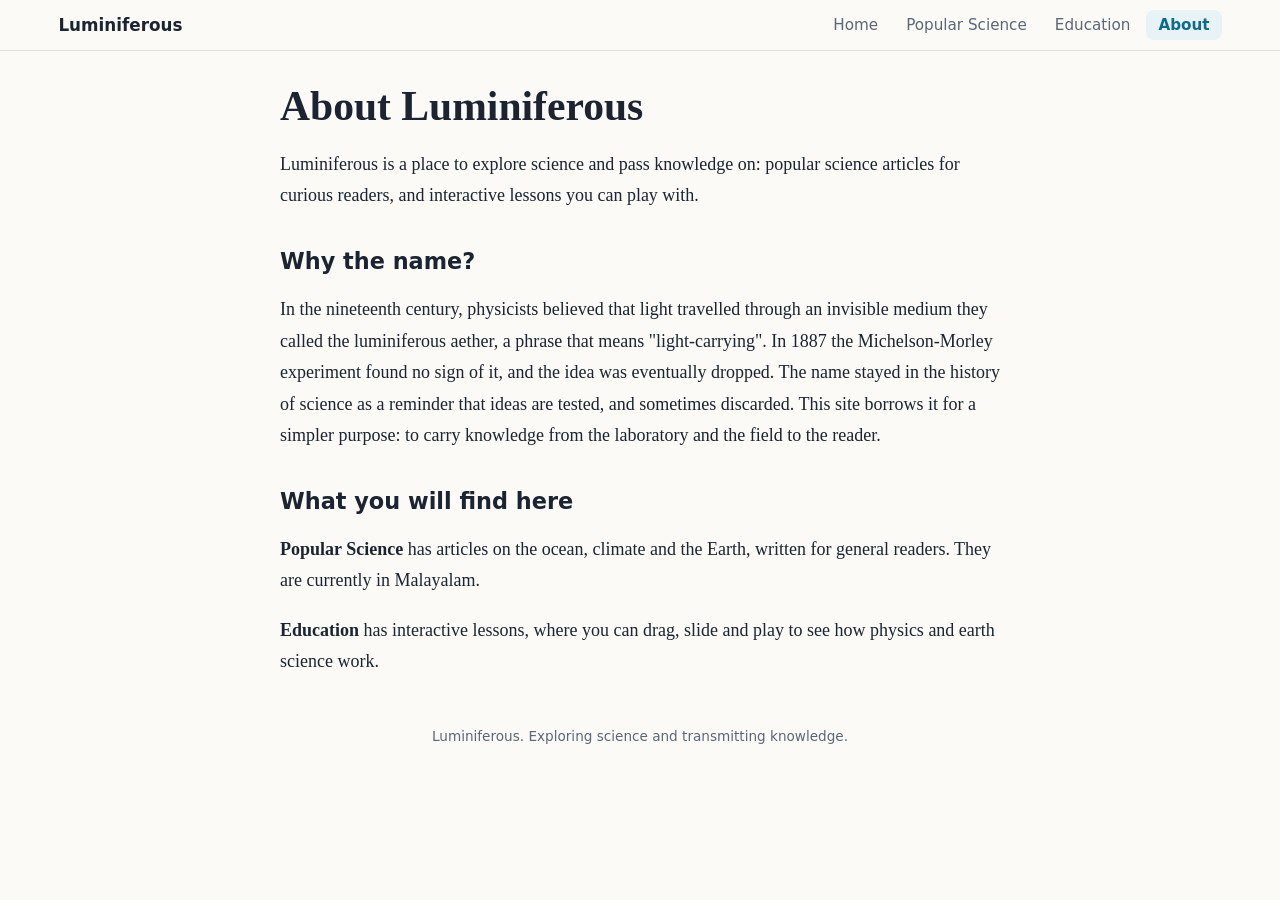
==== about.html @ a55cd8bf "Add files via upload" ====
<!DOCTYPE html>
<html lang="en"><head><meta charset="UTF-8"><meta name="viewport" content="width=device-width, initial-scale=1">
<title>About | Luminiferous</title>
<meta name="description" content="What Luminiferous is, and where its name comes from.">
<meta property="og:type" content="website"><meta property="og:site_name" content="Luminiferous">
<meta property="og:title" content="About | Luminiferous"><meta property="og:description" content="What Luminiferous is, and where its name comes from.">
<meta property="og:image" content="https://www.luminiferous.in/assets/share/site.jpg"><meta name="twitter:card" content="summary_large_image">
<link rel="icon" href="data:image/svg+xml,%3Csvg xmlns='http://www.w3.org/2000/svg' viewBox='0 0 100 100'%3E%3Ctext y='.9em' font-size='90'%3E%F0%9F%92%A1%3C/text%3E%3C/svg%3E">
<link rel="stylesheet" href="assets/style.css">
</head><body data-section="about.html">
<div id="topbar"></div><script src="assets/nav.js"></script>
<div class="wrap article">
<h1>About Luminiferous</h1>
<p>Luminiferous is a place to explore science and pass knowledge on: popular science articles for curious readers, and interactive lessons you can play with.</p>
<h2>Why the name?</h2>
<p>In the nineteenth century, physicists believed that light travelled through an invisible medium they called the luminiferous aether, a phrase that means "light-carrying". In 1887 the Michelson-Morley experiment found no sign of it, and the idea was eventually dropped. The name stayed in the history of science as a reminder that ideas are tested, and sometimes discarded. This site borrows it for a simpler purpose: to carry knowledge from the laboratory and the field to the reader.</p>
<h2>What you will find here</h2>
<p><strong>Popular Science</strong> has articles on the ocean, climate and the Earth, written for general readers. They are currently in Malayalam.</p>
<p><strong>Education</strong> has interactive lessons, where you can drag, slide and play to see how physics and earth science work.</p>
<!-- To add a short note about yourself, or a contact email, put it here. For example:
<h2>Contact</h2>
<p>Write to name@example.com</p> -->
</div>
<footer>Luminiferous. Exploring science and transmitting knowledge.</footer>

</body></html>
---- assets/style.css ----
:root{--paper:#fbfaf7;--ink:#1b2430;--muted:#5b6776;--line:#e3e0d8;--card:#fff;--brand:#0f6b8a;--soft:#e8f3f7}
@media(prefers-color-scheme:dark){:root{--paper:#0e1620;--ink:#e6edf3;--muted:#9aa8b6;--line:#243244;--card:#142030;--brand:#5cc3e4;--soft:#12303d}}
*{box-sizing:border-box}
body{margin:0;background:var(--paper);color:var(--ink);font:1.125rem/1.75 Georgia,"Iowan Old Style","Times New Roman",serif}
a{color:var(--brand)}
a:focus-visible{outline:3px solid var(--brand);outline-offset:3px}
.wrap{max-width:760px;margin:0 auto;padding:0 20px}
.topbar{border-bottom:1px solid var(--line);background:var(--paper)}
.bar{display:flex;flex-wrap:wrap;align-items:center;justify-content:space-between;gap:6px 20px;padding-top:10px;padding-bottom:10px}
.brand{font:700 1.05rem system-ui,-apple-system,sans-serif;color:var(--ink);text-decoration:none}
.tabs{display:flex;flex-wrap:wrap;gap:4px}
.tabs a{font:.95rem system-ui,-apple-system,sans-serif;color:var(--muted);text-decoration:none;padding:6px 12px;border-radius:8px}
.tabs a:hover{background:var(--soft);color:var(--ink)}
.tabs a[aria-current=page]{background:var(--soft);color:var(--brand);font-weight:700}
.site-head{background:linear-gradient(135deg,#071a30,#0b3a53);color:#fff;padding:60px 0 52px}
.site-head h1{font-size:clamp(2.4rem,8vw,4rem);line-height:1.05;margin:0 0 .3em;letter-spacing:-.01em}
.site-head p{font-size:1.2rem;margin:0;max-width:30em;opacity:.92}
.page-title{font-size:clamp(1.9rem,5vw,2.6rem);line-height:1.15;margin:2rem 0 .3em}
.lead{color:var(--muted);margin:0 0 1.6rem}
.entries{list-style:none;padding:0;margin:0;display:grid;gap:12px}
a.entry{display:block;text-decoration:none;color:var(--ink);background:var(--card);border:1px solid var(--line);border-left:6px solid var(--c,var(--brand));border-radius:10px;padding:14px 18px}
a.entry:hover{background:var(--soft)}
.entry b{display:block;font:700 1.1rem/1.35 system-ui,-apple-system,sans-serif}
.entry span{display:block;font-size:1rem;line-height:1.55;color:var(--muted);margin-top:2px}
.entry small{display:block;font:.85rem system-ui,sans-serif;color:var(--brand);margin-top:6px}
.empty{border:1px dashed var(--line);border-radius:10px;padding:14px 18px;color:var(--muted);font-size:1rem}
footer{text-align:center;color:var(--muted);font:.85rem system-ui,sans-serif;padding:32px 20px 48px}
.article h1{font-size:clamp(1.9rem,5vw,2.6rem);line-height:1.15;margin:2rem 0 .25em}
.article h2{font:700 1.4rem/1.3 system-ui,-apple-system,sans-serif;margin:2.2rem 0 .8rem}
.byline{font:.9rem system-ui,sans-serif;color:var(--muted);margin:0 0 2rem}
.article figure{margin:2rem 0}
.article img{max-width:100%;height:auto;border-radius:10px;display:block}
.article figcaption{font:.88rem system-ui,sans-serif;color:var(--muted);margin-top:.6rem}
.article.ml{font-family:"Noto Serif Malayalam","Noto Sans Malayalam","Nirmala UI","Malayalam Sangam MN",Kartika,Georgia,serif;line-height:1.95}
.article.ml h1,.article.ml h2{font-family:"Noto Sans Malayalam","Nirmala UI","Malayalam Sangam MN",system-ui,sans-serif;line-height:1.4}
.callout{border-left:4px solid var(--brand);padding:2px 0 2px 16px;font-weight:700}
.article sup a{text-decoration:none;font-family:system-ui,sans-serif;padding:0 1px}
.refs{font:.95rem/1.6 system-ui,sans-serif;color:var(--muted);padding-left:1.4rem}
.refs li{margin-bottom:.6rem;overflow-wrap:anywhere}
.note{font:.95rem system-ui,sans-serif;color:var(--muted);margin-top:2rem;overflow-wrap:anywhere}
.topbar .wrap,.site-head .wrap,.wrap.wide{max-width:1040px}
.cols{display:grid;grid-template-columns:repeat(2,minmax(0,1fr));gap:8px 36px;margin-top:2rem}
.col h2{font:700 1.4rem/1.3 system-ui,-apple-system,sans-serif;margin:0 0 1rem;padding-bottom:.5rem;border-bottom:3px solid var(--c,var(--brand))}
.col h2 a{color:inherit;text-decoration:none}
.col h2 a:hover{color:var(--brand)}
@media(max-width:720px){.cols{grid-template-columns:1fr}}
.thumb{display:block;width:100%;height:auto;aspect-ratio:16/9;object-fit:cover;border-radius:6px;margin:0 0 10px;background:var(--soft)}
/* wide-screen layout: use more of the screen, Popular science wider than Education */
.topbar .wrap,.site-head .wrap,.wrap.wide{max-width:min(94vw,1480px)}
@media(min-width:1100px){
  .cols{grid-template-columns:minmax(0,2fr) minmax(0,1fr);gap:8px 44px}
  .cols .col:first-child .entries{grid-template-columns:repeat(auto-fill,minmax(340px,1fr))}
}
.entries>li{display:flex}
.entries>li>a.entry{flex:1}
@media(min-width:1700px){html{font-size:112.5%}}
.more h2{font:700 1.3rem/1.3 system-ui,-apple-system,sans-serif;margin:2.6rem 0 1rem;padding-top:1.4rem;border-top:1px solid var(--line)}
.more .entries{grid-template-columns:repeat(auto-fill,minmax(210px,1fr))}
.more .entry span{display:none}
.more .entry b{font-size:1rem}
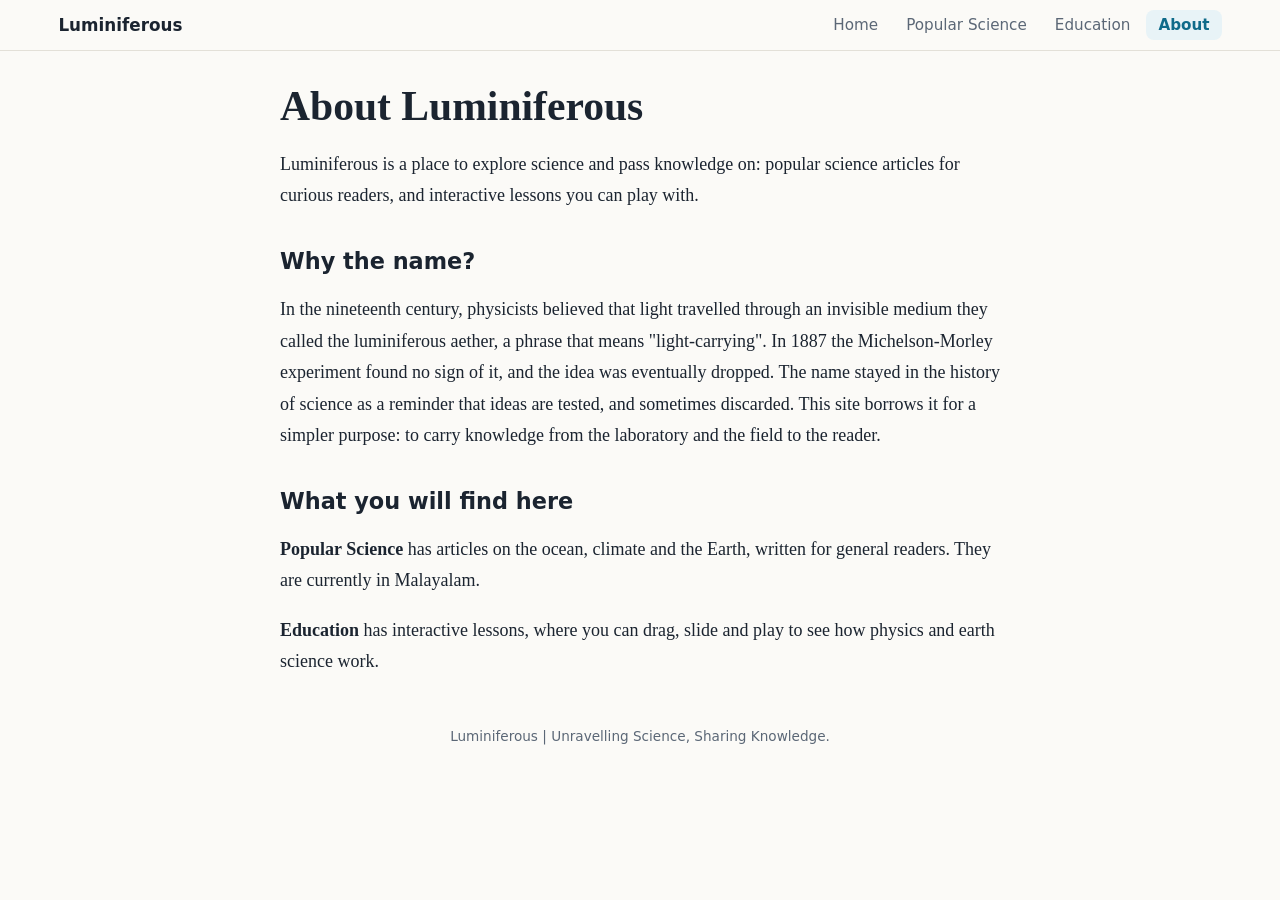
==== commit af7fb44d: "Update footer text for clarity and branding" ====
--- a/about.html
+++ b/about.html
@@ -21,6 +21,6 @@
 <h2>Contact</h2>
 <p>Write to name@example.com</p> -->
 </div>
-<footer>Luminiferous. Exploring science and transmitting knowledge.</footer>
+<footer>Luminiferous | Unravelling Science, Sharing Knowledge.</footer>
 
 </body></html>
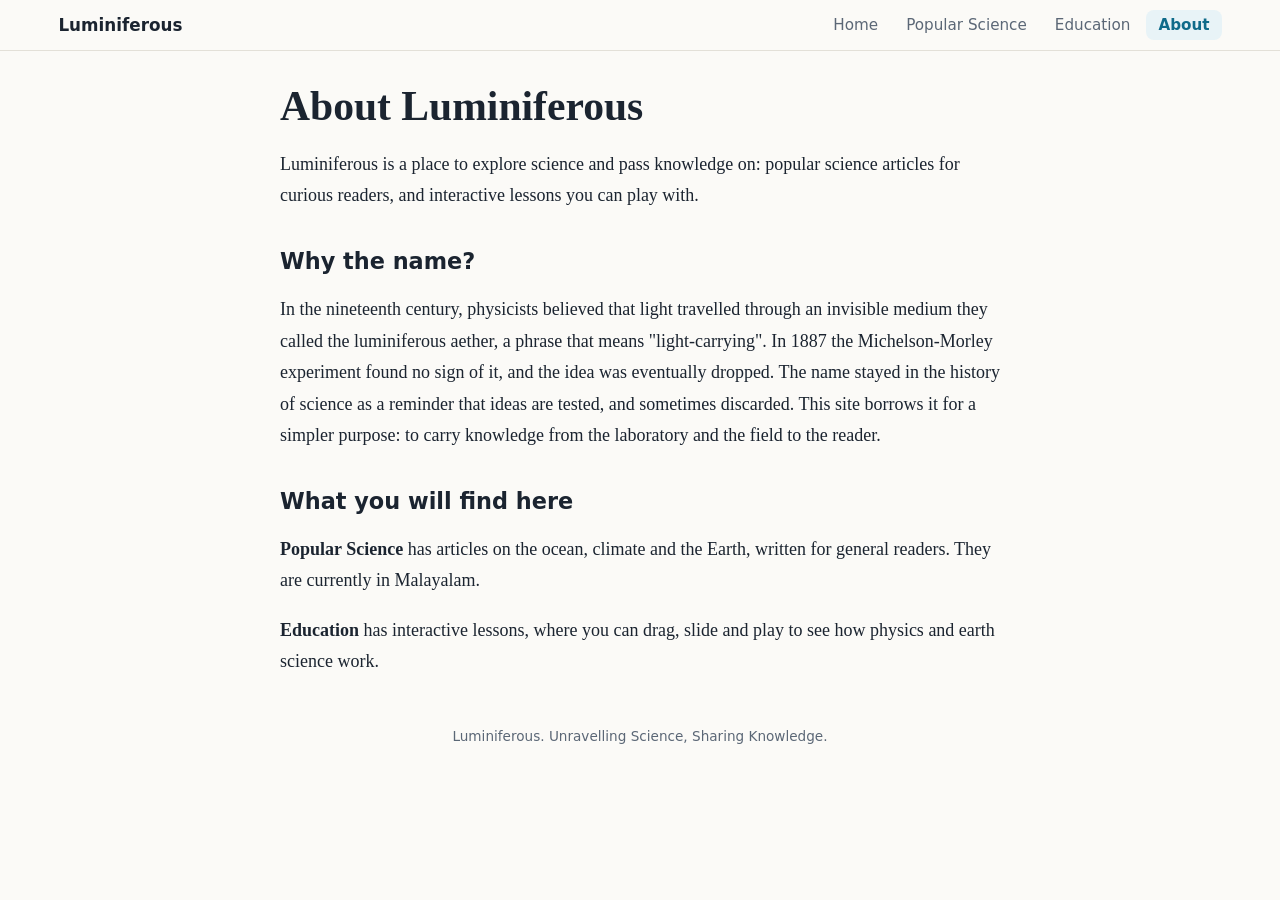
==== commit bd4e098f: "Add files via upload" ====
--- a/about.html
+++ b/about.html
@@ -21,6 +21,6 @@
 <h2>Contact</h2>
 <p>Write to name@example.com</p> -->
 </div>
-<footer>Luminiferous | Unravelling Science, Sharing Knowledge.</footer>
+<footer>Luminiferous. Unravelling Science, Sharing Knowledge.</footer>
 
 </body></html>
